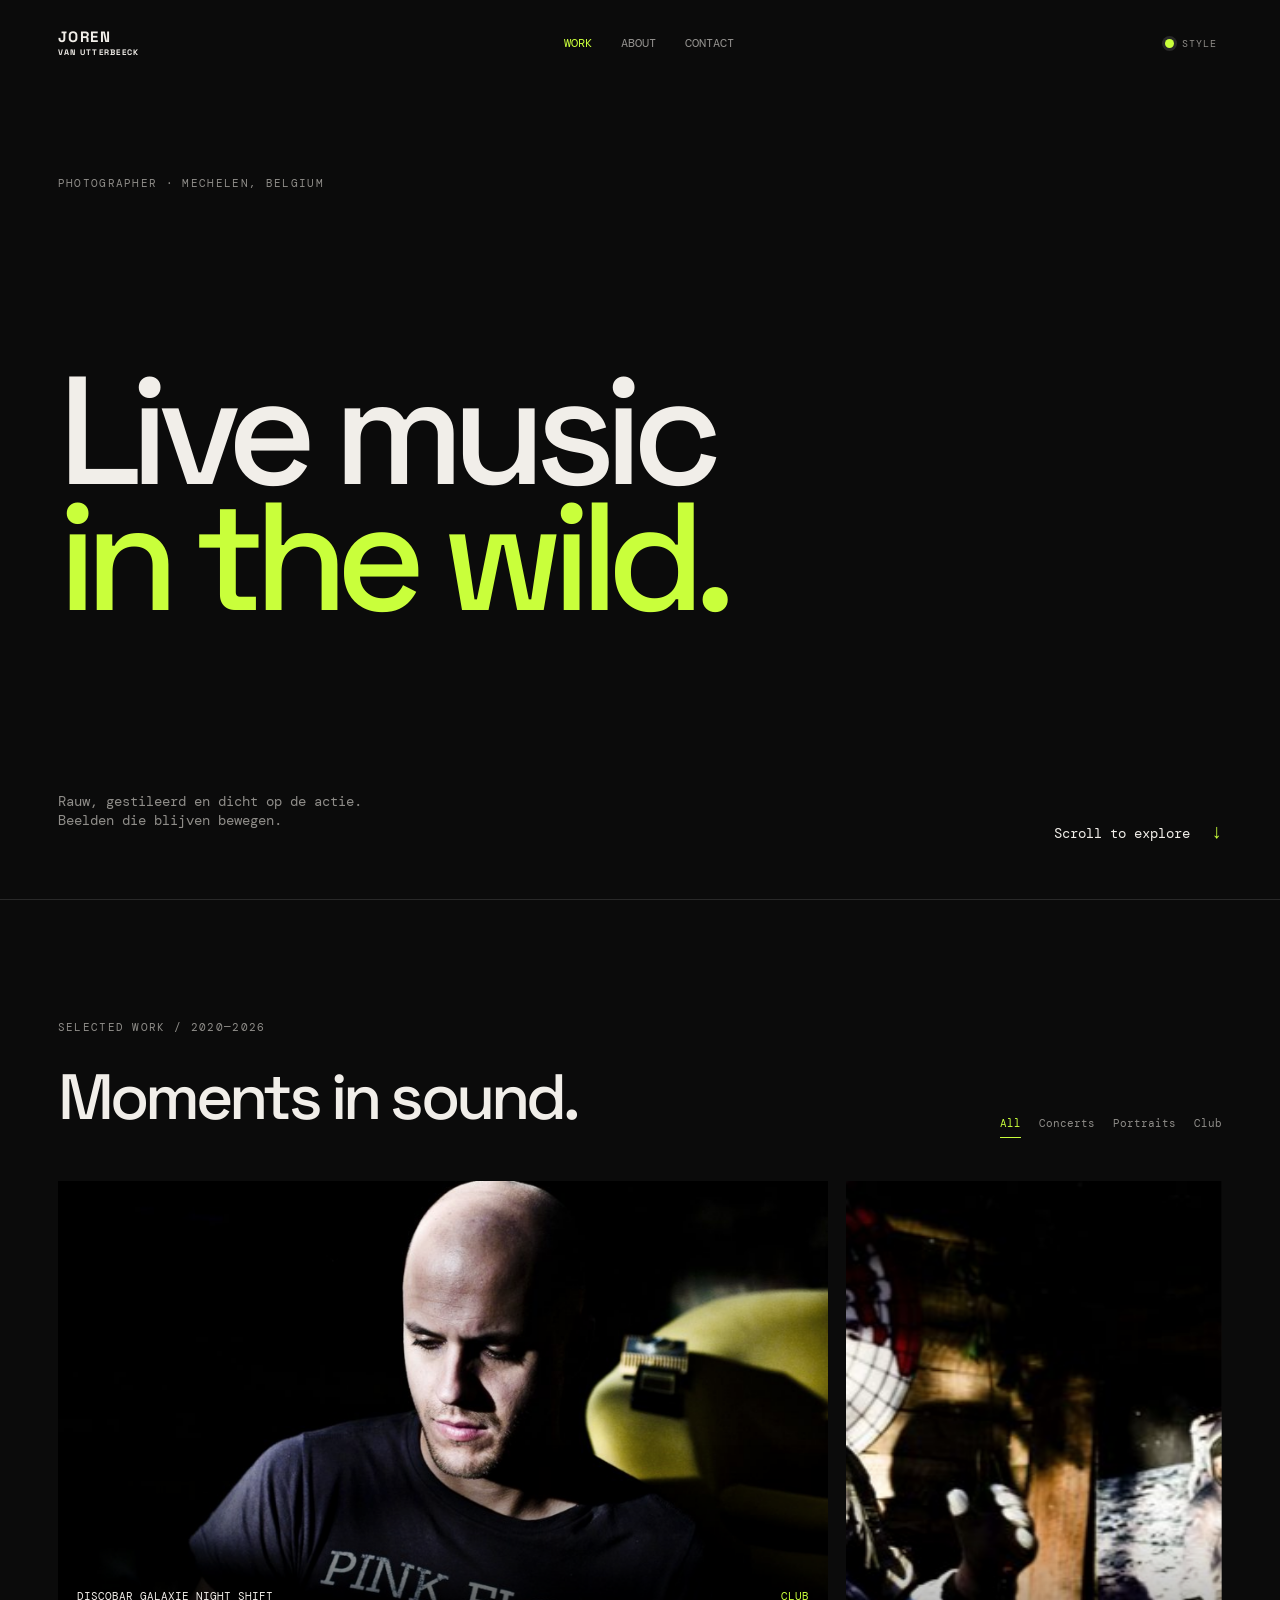
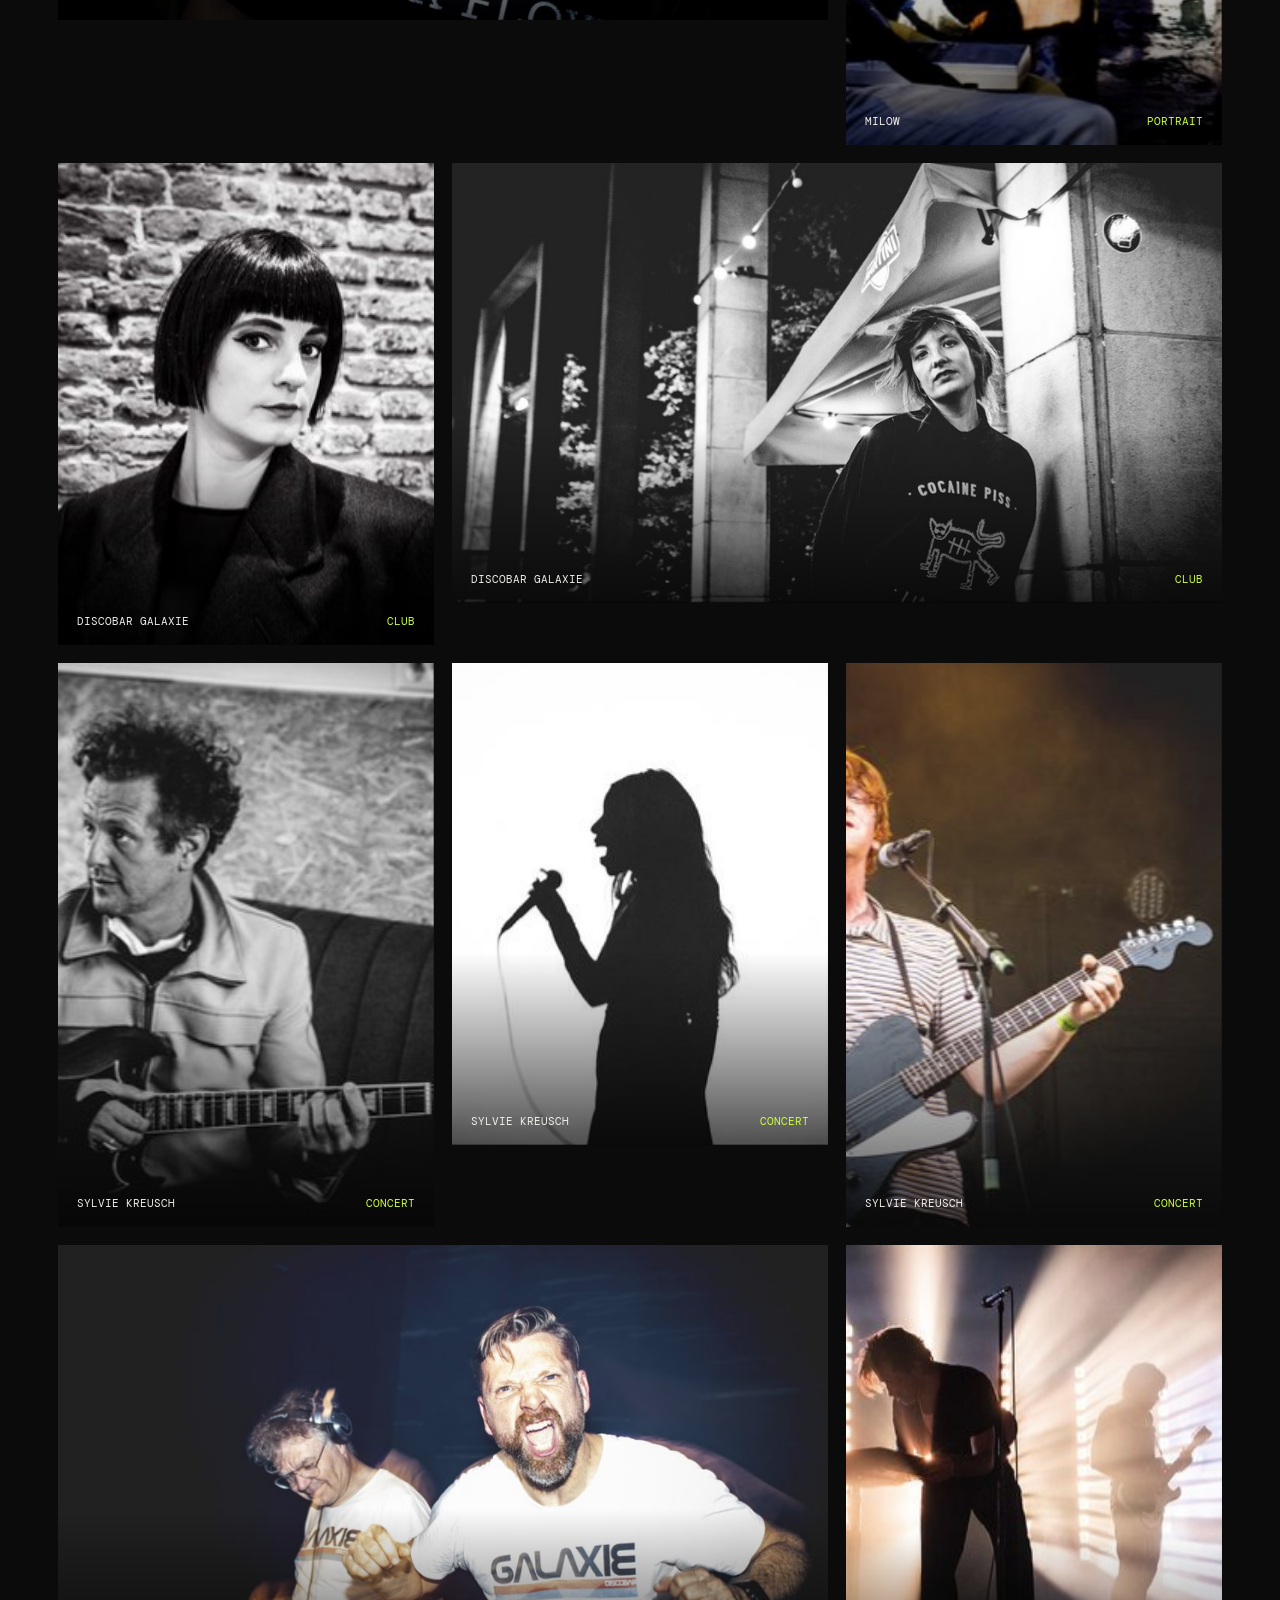
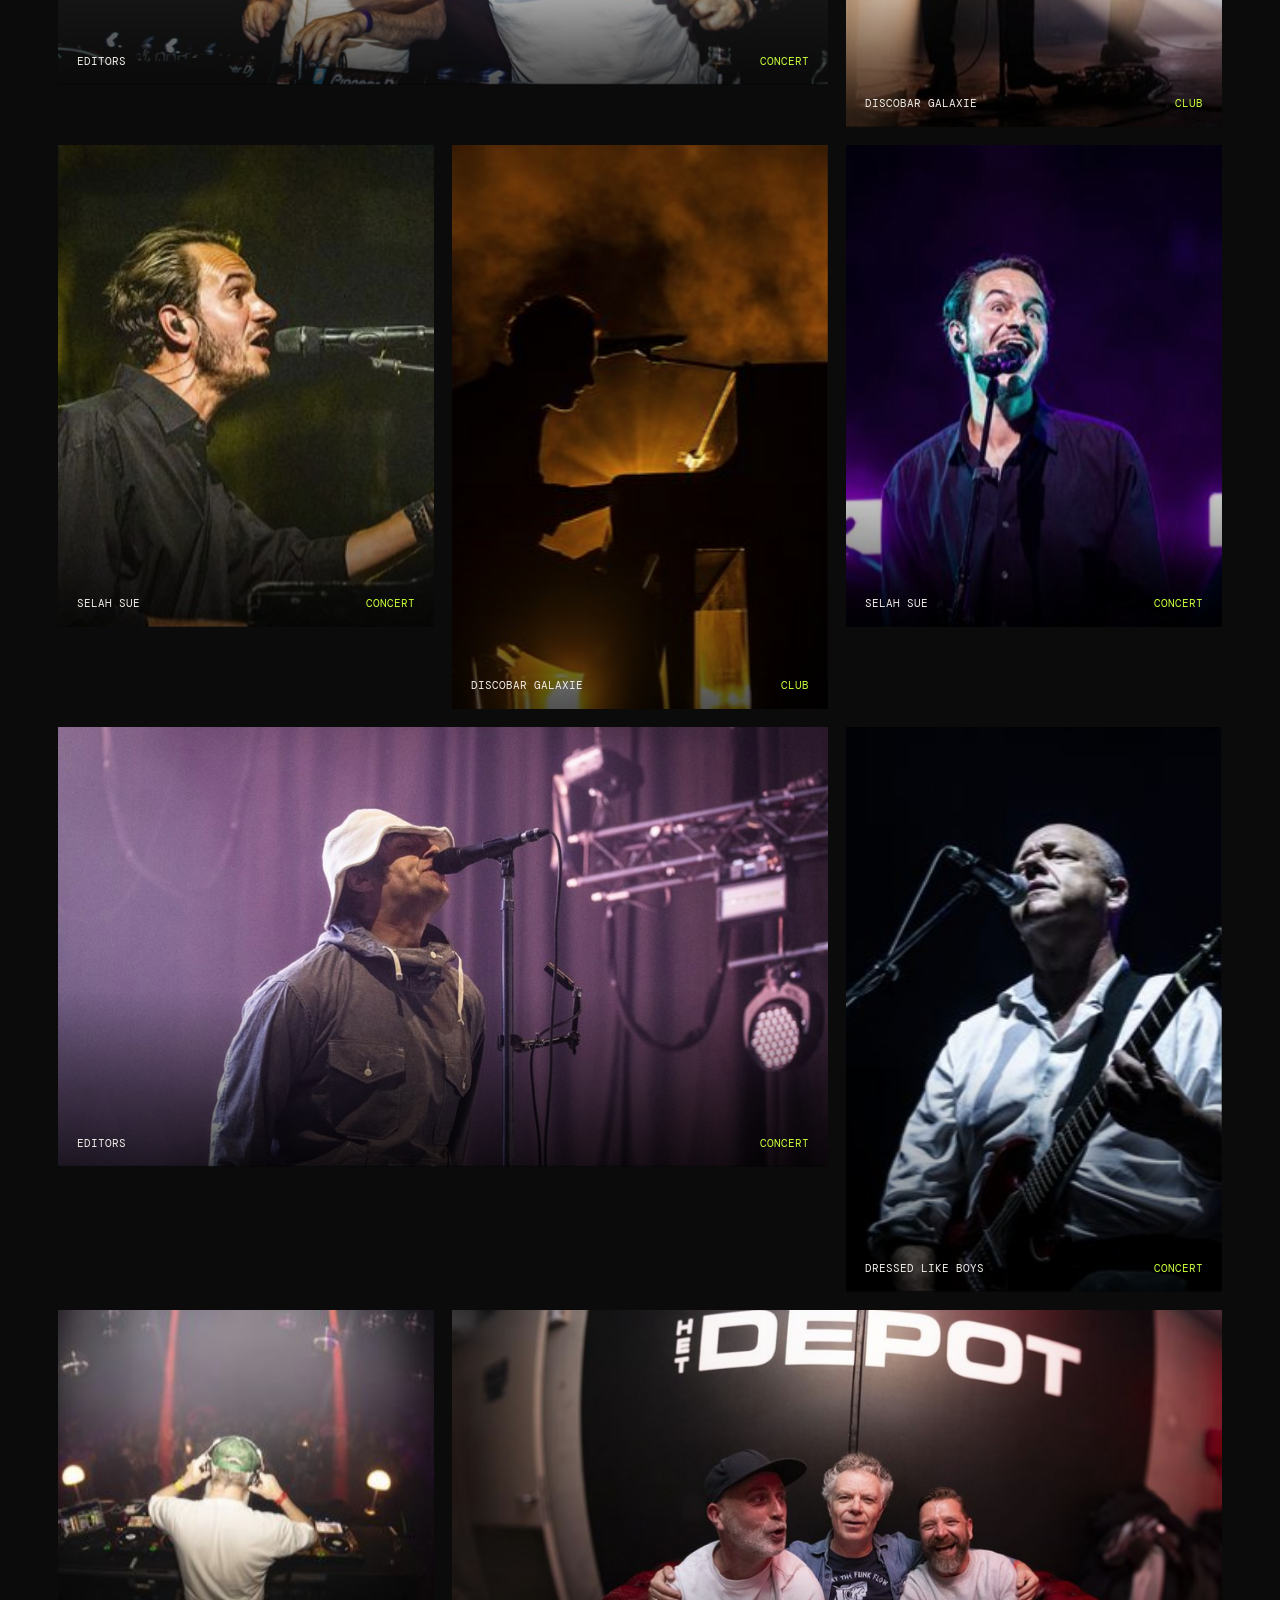
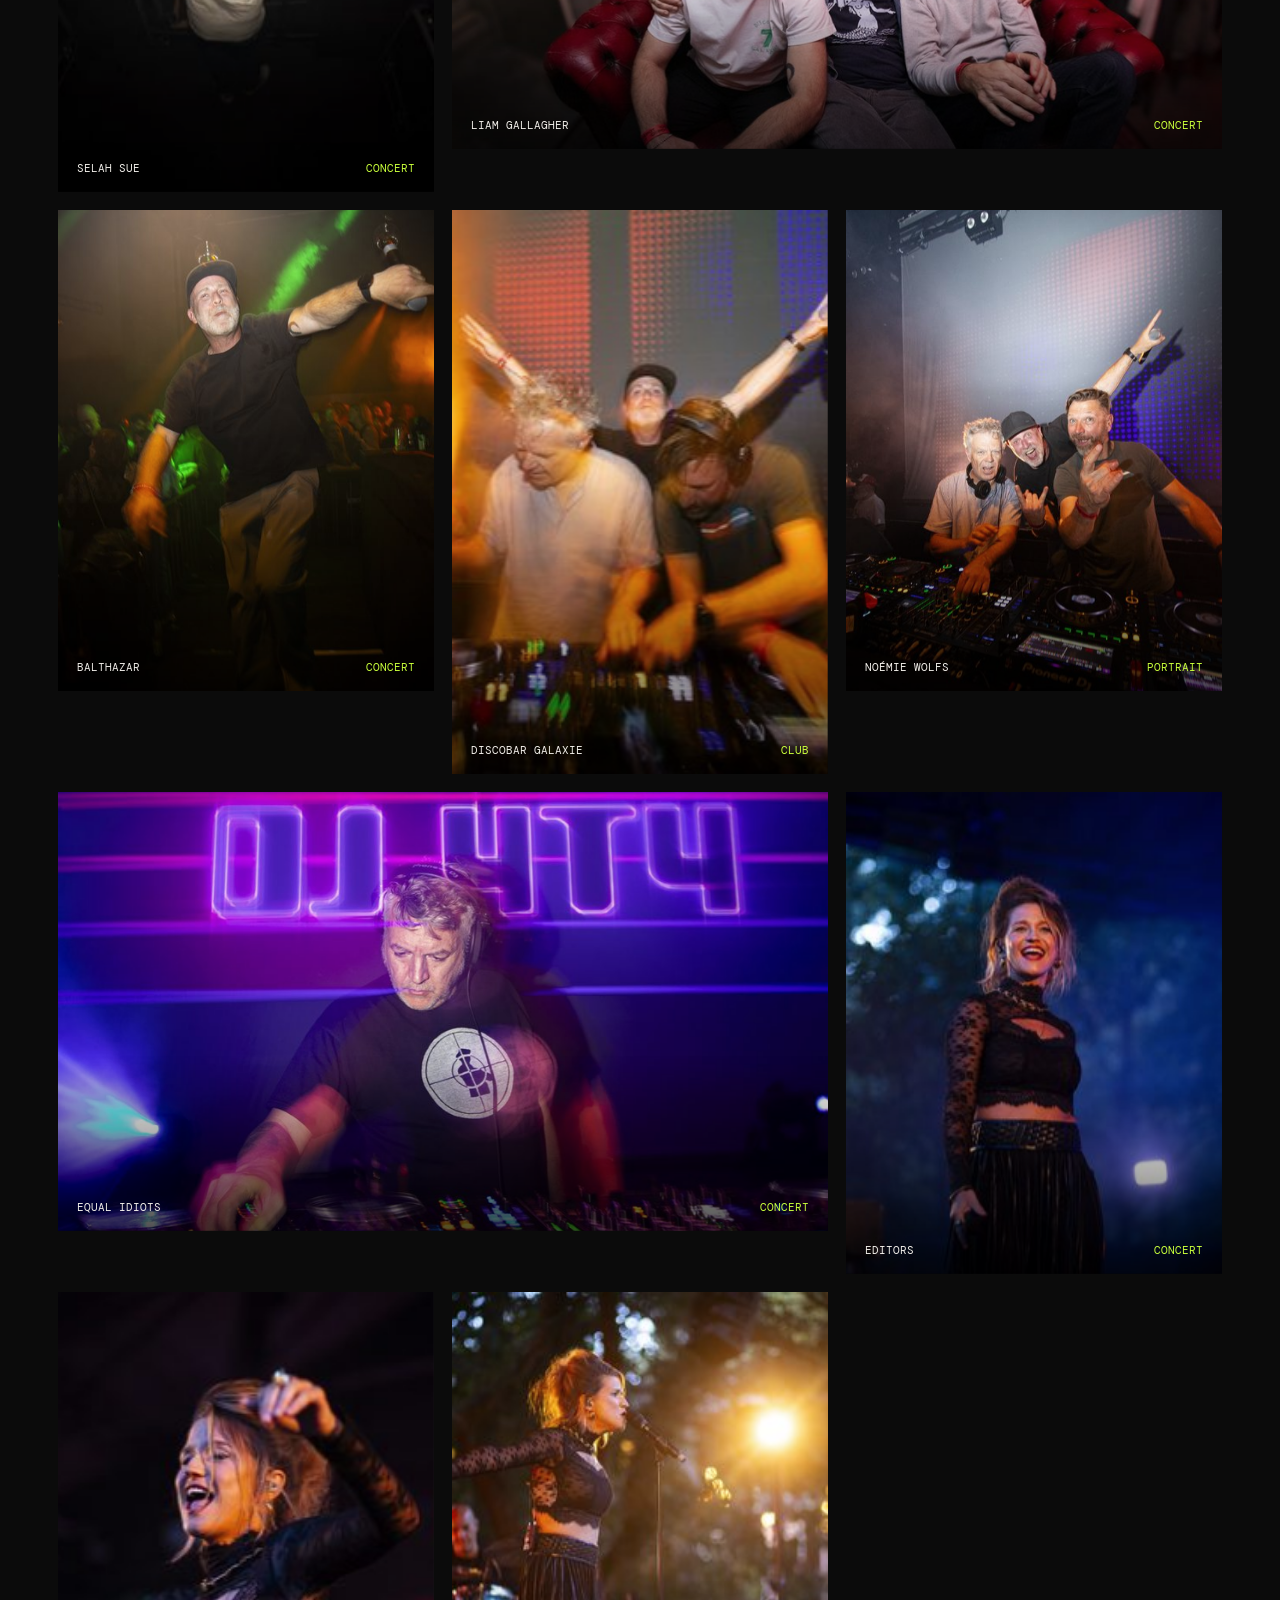
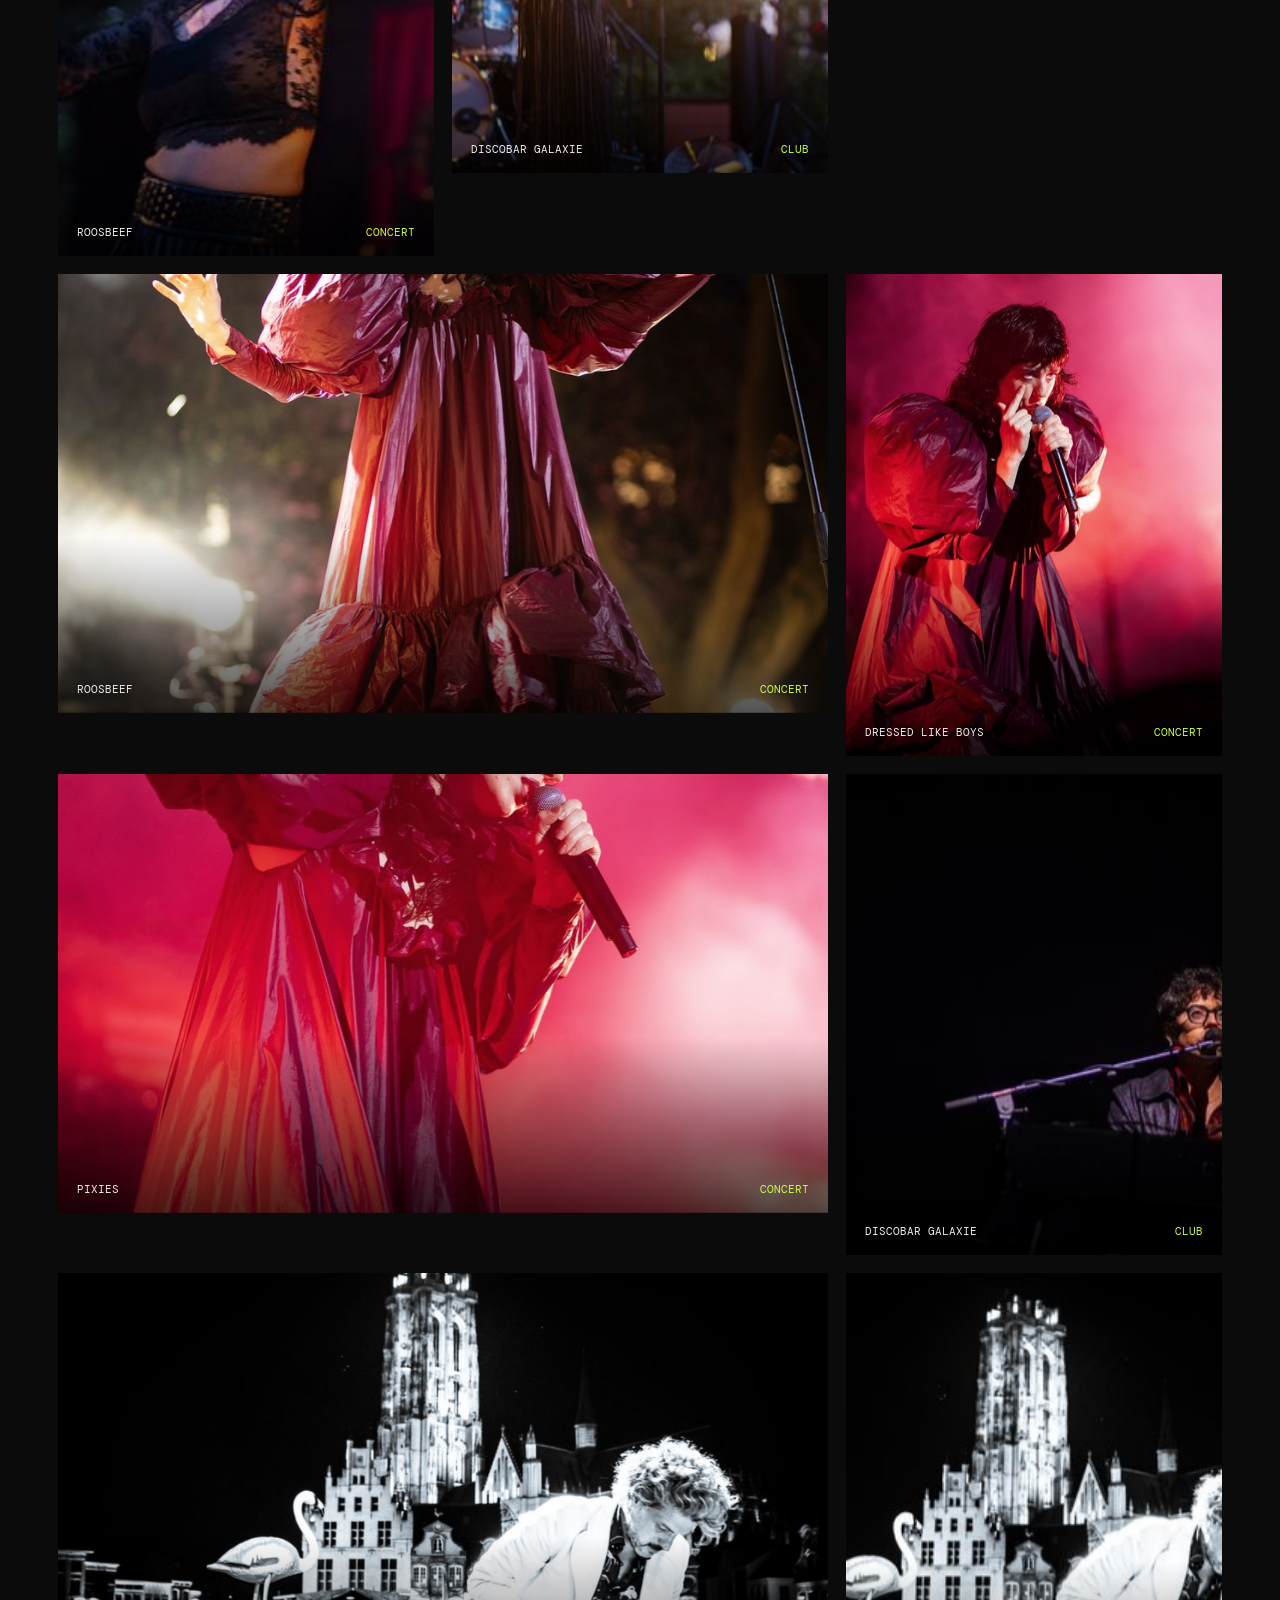
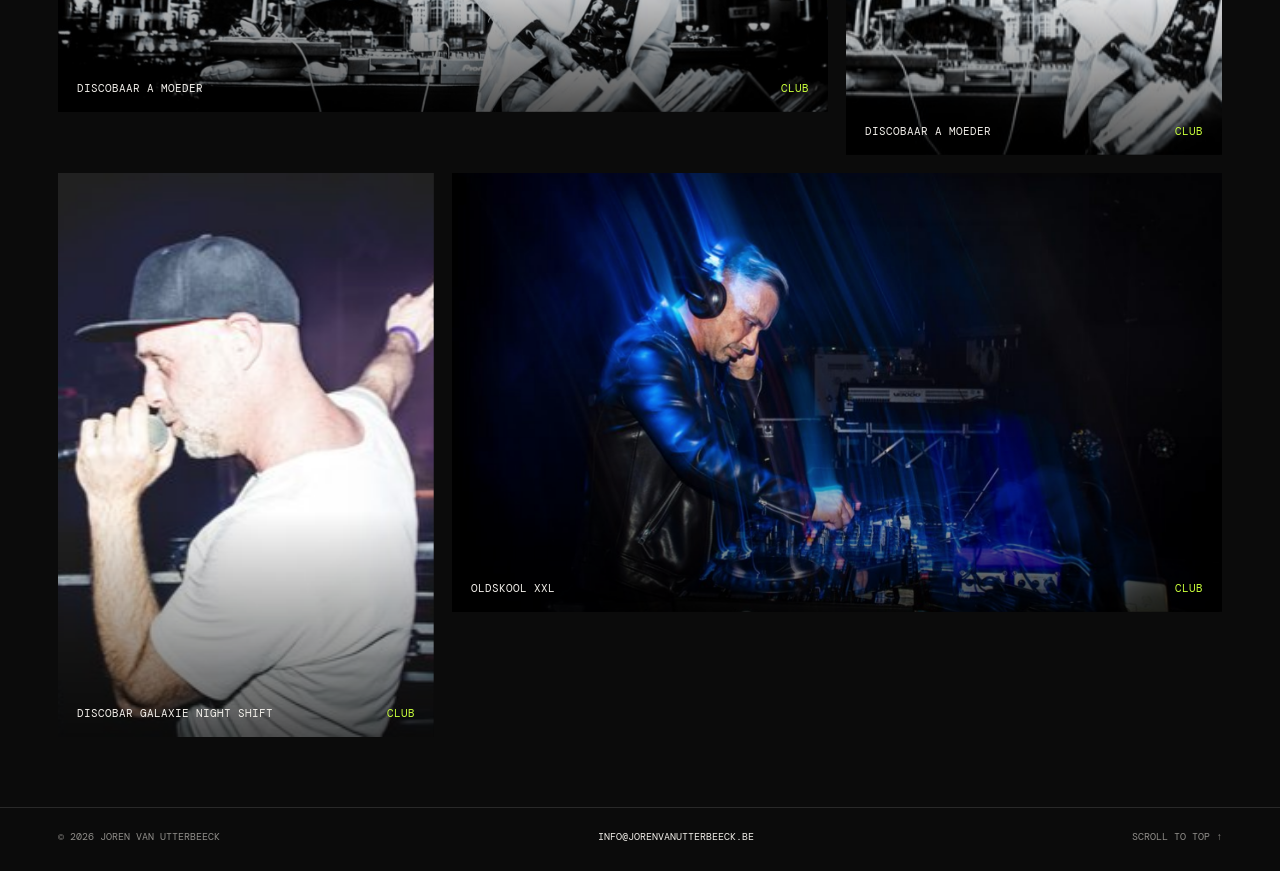
==== index.html @ bd669212 "Add files via upload" ====
<!doctype html><html lang="nl"><head><meta charset="utf-8"><meta name="viewport" content="width=device-width, initial-scale=1"><meta name="description" content="Joren Van Utterbeeck — concerten, artiesten en live muziekfotografie."><title>Joren Van Utterbeeck — Live imagery</title><link rel="stylesheet" href="styles.css"></head><body class="home"><header class="site-header"><a class="brand" href="index.html">JOREN<br><span>VAN UTTERBEECK</span></a><nav><a class="active" href="index.html">Work</a><a href="about.html">About</a><a href="contact.html">Contact</a></nav><div class="header-actions"><button class="theme-trigger" aria-expanded="false" aria-controls="theme-panel"><span class="theme-dot"></span><span class="theme-trigger-label">Style</span></button><button class="menu-toggle" aria-label="Open menu"><i></i><i></i></button></div></header><div class="theme-panel" id="theme-panel" aria-label="Kies een stijl"><p>Curated styles</p><button data-theme-choice="noir"><span class="swatches"><i></i><i></i></span><b>Noir / Lime</b><small>Sharp &amp; energetic</small></button><button data-theme-choice="violet"><span class="swatches"><i></i><i></i></span><b>Electric Violet</b><small>Late-night club</small></button><button data-theme-choice="paper"><span class="swatches"><i></i><i></i></span><b>Warm Print</b><small>Editorial &amp; tactile</small></button><button data-theme-choice="ice"><span class="swatches"><i></i><i></i></span><b>Ice / Cobalt</b><small>Clean &amp; cinematic</small></button><button data-theme-choice="signal"><span class="swatches"><i></i><i></i></span><b>Signal Orange</b><small>Raw &amp; contemporary</small></button><button data-theme-choice="afterimage"><span class="swatches"><i></i><i></i></span><b>Afterimage</b><small>Poetic &amp; cinematic</small></button><button data-theme-choice="acid"><span class="swatches"><i></i><i></i></span><b>Acid Terminal</b><small>Digital &amp; graphic</small></button><button data-theme-choice="soft"><span class="swatches"><i></i><i></i></span><b>Soft Focus</b><small>Warm &amp; human</small></button><button data-theme-choice="ultraviolet"><span class="swatches"><i></i><i></i></span><b>Ultraviolet</b><small>Literary &amp; nocturnal</small></button></div><main><section class="intro"><p class="eyebrow">Photographer · Mechelen, Belgium</p><h1>Live music<br><em>in the wild.</em></h1><div class="intro-bottom"><p>Rauw, gestileerd en dicht op de actie.<br>Beelden die blijven bewegen.</p><a class="scroll-cue" href="#work">Scroll to explore <span>↓</span></a></div></section><section id="work" class="work-section"><div class="section-head"><div><p class="eyebrow">Selected work / 2020—2026</p><h2>Moments in sound.</h2></div><div class="filters" role="group" aria-label="Filter werk"><button class="filter active" data-filter="all">All</button><button class="filter" data-filter="concert">Concerts</button><button class="filter" data-filter="portrait">Portraits</button><button class="filter" data-filter="club">Club</button></div></div><div class="gallery" id="gallery"></div></section></main><footer class="site-footer"><span>© 2026 Joren Van Utterbeeck</span><a href="mailto:info@jorenvanutterbeeck.be">info@jorenvanutterbeeck.be</a><span>Scroll to top ↑</span></footer><div class="lightbox" aria-hidden="true"><button class="close" aria-label="Sluiten">×</button><button class="prev" aria-label="Vorige">←</button><figure><img src="" alt=""><figcaption></figcaption></figure><button class="next" aria-label="Volgende">→</button></div><div class="cursor-label hidden">OPEN ↗</div><script src="script.js"></script></body></html>
---- styles.css ----
@import url('https://fonts.googleapis.com/css2?family=Azeret+Mono:wght@400;500&family=Bricolage+Grotesque:opsz,wght@12..96,400;12..96,600;12..96,700&family=Chivo+Mono:wght@400;600&family=DM+Mono:wght@400;500&family=DM+Serif+Display:ital@0;1&family=Fraunces:opsz,wght@9..144,400;9..144,600&family=IBM+Plex+Mono:wght@400;500&family=Instrument+Serif:ital@0;1&family=Manrope:wght@400;500;700&family=Newsreader:opsz,wght@6..72,400;6..72,600&family=Onest:wght@400;500;700&family=Space+Grotesk:wght@400;500;600;700&family=Unbounded:wght@400;600;700&display=swap');
:root{--bg:#0b0b0b;--ink:#f1eee9;--muted:#8f8d89;--line:#292929;--accent:#c9ff3b}*{box-sizing:border-box}html{scroll-behavior:smooth}body{margin:0;background:var(--bg);color:var(--ink);font-family:'Space Grotesk',Arial,sans-serif}a{color:inherit;text-decoration:none}button{font:inherit;color:inherit;background:none;border:0;cursor:pointer}.site-header{height:86px;padding:23px 4.5vw;display:flex;align-items:center;justify-content:space-between;position:relative;z-index:4}.brand{font-size:15px;line-height:.9;font-weight:700;letter-spacing:.1em}.brand span{font-size:8px;letter-spacing:.16em}.site-header nav{display:flex;gap:29px;font:12px 'DM Mono',monospace;text-transform:uppercase}.site-header nav a{opacity:.6;transition:.25s}.site-header nav a:hover,.site-header nav a.active{opacity:1;color:var(--accent)}.menu-toggle{display:none}.intro{min-height:calc(100vh - 86px);padding:10vh 4.5vw 6vh;display:flex;flex-direction:column;justify-content:space-between;border-bottom:1px solid var(--line)}.eyebrow{font:11px 'DM Mono',monospace;text-transform:uppercase;letter-spacing:.12em;color:var(--muted);margin:0 0 22px}.intro h1,.page-title h1{font-size:clamp(68px,12vw,185px);line-height:.82;letter-spacing:-.075em;font-weight:500;margin:0;max-width:1000px}.intro h1 em,.page-title h1 em{font-style:normal;color:var(--accent)}.intro-bottom{display:flex;justify-content:space-between;align-items:end;font:14px/1.4 'DM Mono',monospace;color:var(--muted)}.scroll-cue{color:var(--ink)}.scroll-cue span{color:var(--accent);font-size:20px;margin-left:12px}.work-section{padding:120px 4.5vw 70px}.section-head{display:flex;align-items:end;justify-content:space-between;margin-bottom:43px}.section-head h2{font-size:clamp(36px,5vw,72px);letter-spacing:-.06em;font-weight:500;margin:0}.filters{display:flex;gap:18px;font:11px 'DM Mono',monospace;text-transform:uppercase}.filter{color:var(--muted);padding:0 0 7px;border-bottom:1px solid transparent}.filter.active,.filter:hover{color:var(--accent);border-color:var(--accent)}.gallery{display:grid;grid-template-columns:repeat(12,1fr);gap:18px}.card{position:relative;overflow:hidden;background:#161616;grid-column:span 4;aspect-ratio:1/1.28;cursor:pointer}.card.wide{grid-column:span 8;aspect-ratio:2/1.14}.card.tall{aspect-ratio:1/1.5}.card img{width:100%;height:100%;object-fit:cover;display:block;filter:saturate(.9);transition:transform .7s cubic-bezier(.2,.7,.2,1),filter .5s}.card:hover img{transform:scale(1.045);filter:saturate(1.2)}.card::after{content:'';position:absolute;inset:0;background:linear-gradient(transparent 60%,rgba(0,0,0,.85));opacity:.8}.card-meta{position:absolute;z-index:1;left:19px;right:19px;bottom:17px;display:flex;justify-content:space-between;font:11px 'DM Mono',monospace;text-transform:uppercase}.card-meta span:last-child{color:var(--accent)}.site-footer{border-top:1px solid var(--line);padding:22px 4.5vw 28px;display:flex;justify-content:space-between;color:var(--muted);font:10px 'DM Mono',monospace;text-transform:uppercase}.site-footer a{color:var(--ink)}.page{padding:8vh 4.5vw 120px}.page-title{margin-bottom:110px}.about-grid,.contact-grid{display:grid;grid-template-columns:1fr 1fr;gap:8vw;max-width:1200px;margin:0 auto}.about-image img{width:100%;display:block;aspect-ratio:1/1.2;object-fit:cover}.about-copy{padding-top:20px;max-width:470px}.lead{font-size:28px;line-height:1.1;letter-spacing:-.03em;margin:0 0 32px}.about-copy p:not(.lead),.contact-info>p:not(.lead){font-size:15px;line-height:1.7;color:#b4b1ac;margin:0 0 21px}.text-link{display:inline-block;color:var(--accent);font:12px 'DM Mono',monospace;text-transform:uppercase;margin-top:25px;border-bottom:1px solid var(--accent);padding-bottom:8px}.text-link span,.submit span{margin-left:25px}.contact-grid{align-items:start}.contact-info dl{border-top:1px solid var(--line);margin-top:58px}.contact-info dt{font:10px 'DM Mono',monospace;text-transform:uppercase;color:var(--muted);margin-top:20px}.contact-info dd{margin:6px 0 0;font-size:16px}.contact-info dd a:hover{color:var(--accent)}.contact-form{display:flex;flex-direction:column;gap:28px}.contact-form label{font:10px 'DM Mono',monospace;text-transform:uppercase;color:var(--muted)}input,textarea{display:block;width:100%;margin-top:10px;padding:13px 0;background:none;border:0;border-bottom:1px solid #464646;color:var(--ink);font:16px 'Space Grotesk',sans-serif;outline:none;resize:vertical}input:focus,textarea:focus{border-color:var(--accent)}.submit{align-self:start;border-bottom:1px solid var(--accent);padding:10px 0;color:var(--accent);font:12px 'DM Mono',monospace;text-transform:uppercase}.form-note,.form-status{font:10px 'DM Mono',monospace;color:var(--muted);margin:0}.form-status{color:var(--accent)}.lightbox{position:fixed;z-index:10;inset:0;background:rgba(5,5,5,.96);display:none;align-items:center;justify-content:center;padding:6vw}.lightbox.open{display:flex}.lightbox figure{margin:0;max-width:80vw;max-height:90vh;text-align:center}.lightbox img{max-width:100%;max-height:80vh;object-fit:contain}.lightbox figcaption{font:11px 'DM Mono',monospace;text-transform:uppercase;color:var(--muted);margin-top:12px}.close,.prev,.next{position:absolute;font-size:28px}.close{right:4vw;top:3vw}.prev{left:4vw}.next{right:4vw}.close:hover,.prev:hover,.next:hover{color:var(--accent)}
@media(max-width:700px){.site-header{height:74px;padding:20px 6vw}.site-header nav{position:absolute;top:74px;left:0;right:0;padding:22px 6vw;background:#111;display:none;flex-direction:column;gap:18px;border-top:1px solid var(--line)}.site-header.nav-open nav{display:flex}.menu-toggle{display:block;width:26px}.menu-toggle i{display:block;border-top:1px solid var(--ink);margin:6px 0}.intro{min-height:calc(100vh - 74px);padding:10vh 6vw 7vh}.intro h1,.page-title h1{font-size:18vw}.intro-bottom{font-size:11px}.scroll-cue{display:none}.work-section{padding:80px 6vw 45px}.section-head{display:block;margin-bottom:28px}.section-head h2{font-size:48px;margin-bottom:25px}.filters{gap:12px;flex-wrap:wrap}.gallery{gap:9px}.card,.card.wide{grid-column:span 6;aspect-ratio:1/1.38}.card:nth-child(3n){grid-column:span 12;aspect-ratio:1.45/1}.card-meta{font-size:9px;left:10px;right:10px;bottom:10px}.site-footer{padding:18px 6vw;gap:12px;line-height:1.4;flex-wrap:wrap}.site-footer span:last-child{display:none}.page{padding:7vh 6vw 80px}.page-title{margin-bottom:65px}.about-grid,.contact-grid{display:block}.about-image{margin-bottom:50px}.about-copy{padding:0}.lead{font-size:25px}.contact-info{margin-bottom:65px}.contact-info dl{margin-top:40px}.lightbox{padding:15vw 5vw}.lightbox figure{max-width:90vw}.prev{left:5vw}.next{right:5vw}}
/* ViV-inspired motion layer */
.card{opacity:0;transform:translateY(28px);transition:opacity .8s ease,transform .8s cubic-bezier(.2,.7,.2,1)}.card.is-visible{opacity:1;transform:translateY(0)}.card::before{content:'VIEW';position:absolute;z-index:2;top:18px;right:18px;width:46px;height:46px;border:1px solid rgba(201,255,59,.65);border-radius:50%;display:grid;place-items:center;font:9px 'DM Mono',monospace;color:var(--accent);opacity:0;transform:scale(.7);transition:.35s}.card:hover::before{opacity:1;transform:scale(1)}.card img{will-change:transform}.card-meta{transition:transform .4s ease}.card:hover .card-meta{transform:translateY(-4px)}.page-title{animation:rise .9s both cubic-bezier(.2,.7,.2,1)}.intro h1{animation:rise 1s .15s both cubic-bezier(.2,.7,.2,1)}@keyframes rise{from{opacity:0;transform:translateY(26px)}to{opacity:1;transform:none}}.cursor-label{position:fixed;z-index:20;pointer-events:none;display:none;background:var(--accent);color:#0b0b0b;border-radius:50%;width:72px;height:72px;place-items:center;font:9px 'DM Mono',monospace;transform:translate(-50%,-50%)}
@media (pointer:fine){.cursor-label{display:grid}.cursor-label.hidden{display:none}}
:root{--display:'Space Grotesk',Arial,sans-serif;--body:'Space Grotesk',Arial,sans-serif;--mono:'DM Mono',monospace}
body{font-family:var(--body)}h1,h2,.brand,.lead{font-family:var(--display)}
.header-actions{display:flex;align-items:center;gap:22px}.theme-trigger{display:flex;align-items:center;gap:8px;font:10px var(--mono);text-transform:uppercase;color:var(--muted);letter-spacing:.08em}.theme-trigger:hover{color:var(--accent)}.theme-dot{width:9px;height:9px;border-radius:50%;background:var(--accent);box-shadow:0 0 0 3px rgba(255,255,255,.12)}
.theme-panel{position:fixed;z-index:8;top:76px;right:4.5vw;width:250px;padding:18px;background:#141414;border:1px solid var(--line);box-shadow:0 18px 50px #0008;display:none}.theme-panel.open{display:block;animation:theme-in .25s ease both}.theme-panel>p{font:9px var(--mono);text-transform:uppercase;color:var(--muted);margin:0 0 12px}.theme-panel button{width:100%;display:grid;grid-template-columns:28px 1fr;grid-template-rows:auto auto;text-align:left;column-gap:10px;padding:11px 5px;border-top:1px solid var(--line)}.theme-panel button:hover{background:#202020}.theme-panel b{font:12px var(--display);font-weight:500}.theme-panel small{font:9px var(--mono);color:var(--muted);margin-top:3px}.swatches{grid-row:1/3;display:flex;gap:3px;align-items:center}.swatches i{display:block;width:10px;height:23px;background:var(--swatch-a)}.swatches i+ i{background:var(--swatch-b)}.theme-panel button[data-theme-choice=noir]{--swatch-a:#c9ff3b;--swatch-b:#0b0b0b}.theme-panel button[data-theme-choice=violet]{--swatch-a:#a678ff;--swatch-b:#120b23}.theme-panel button[data-theme-choice=paper]{--swatch-a:#d6764a;--swatch-b:#211b17}.theme-panel button[data-theme-choice=ice]{--swatch-a:#8ee9ff;--swatch-b:#07111c}@keyframes theme-in{from{opacity:0;transform:translateY(-8px)}to{opacity:1;transform:none}}
body[data-theme=violet]{--bg:#0d0816;--ink:#f4f0ff;--muted:#9b91ae;--line:#302341;--accent:#a678ff;--display:'Syne',Arial,sans-serif;--body:'Manrope',Arial,sans-serif}body[data-theme=paper]{--bg:#211b17;--ink:#f6ead9;--muted:#b39d87;--line:#493a2f;--accent:#e68758;--display:'DM Serif Display',Georgia,serif;--body:'Manrope',Arial,sans-serif}body[data-theme=ice]{--bg:#07111c;--ink:#edfaff;--muted:#88a1ae;--line:#233c4a;--accent:#8ee9ff;--display:'Syne',Arial,sans-serif;--body:'Manrope',Arial,sans-serif}body[data-theme=paper] .intro h1,body[data-theme=paper] .page-title h1{letter-spacing:-.045em;font-weight:400}body[data-theme=paper] .brand{font-family:var(--body)}body[data-theme=violet] .card:hover img{filter:saturate(1.35) hue-rotate(8deg)}
@media(max-width:700px){.theme-trigger-label{display:none}.header-actions{gap:16px}.theme-panel{right:6vw;top:65px;width:230px}}

/* Five additional, more distinctive type-led directions */
body[data-theme=signal]{--bg:#17100d;--ink:#fff5eb;--muted:#bb9885;--line:#4a2b20;--accent:#ff6b35;--display:'Bricolage Grotesque',Arial,sans-serif;--body:'Onest',Arial,sans-serif}
body[data-theme=afterimage]{--bg:#101316;--ink:#e8edf0;--muted:#89969e;--line:#2a343b;--accent:#f0c36b;--display:'Instrument Serif',Georgia,serif;--body:'Onest',Arial,sans-serif}body[data-theme=afterimage] .intro h1,body[data-theme=afterimage] .page-title h1{font-weight:400;letter-spacing:-.035em}
body[data-theme=acid]{--bg:#10120e;--ink:#eaffdc;--muted:#91a083;--line:#293522;--accent:#d7ff36;--display:'Unbounded',Arial,sans-serif;--body:'IBM Plex Mono',monospace}body[data-theme=acid] .intro h1,body[data-theme=acid] .page-title h1{font-size:clamp(48px,9vw,135px);letter-spacing:-.08em}
body[data-theme=soft]{--bg:#241e1c;--ink:#f7eadc;--muted:#bda99d;--line:#493b36;--accent:#eeb3a0;--display:'Fraunces',Georgia,serif;--body:'Onest',Arial,sans-serif}body[data-theme=soft] .intro h1,body[data-theme=soft] .page-title h1{font-weight:400;letter-spacing:-.055em}
body[data-theme=ultraviolet]{--bg:#100c18;--ink:#eee9f8;--muted:#9d91af;--line:#332847;--accent:#d7a6ff;--display:'Newsreader',Georgia,serif;--body:'Azeret Mono',monospace}body[data-theme=ultraviolet] .intro h1,body[data-theme=ultraviolet] .page-title h1{font-weight:400;letter-spacing:-.055em}
.theme-panel button[data-theme-choice=signal]{--swatch-a:#ff6b35;--swatch-b:#17100d}.theme-panel button[data-theme-choice=afterimage]{--swatch-a:#f0c36b;--swatch-b:#101316}.theme-panel button[data-theme-choice=acid]{--swatch-a:#d7ff36;--swatch-b:#10120e}.theme-panel button[data-theme-choice=soft]{--swatch-a:#eeb3a0;--swatch-b:#241e1c}.theme-panel button[data-theme-choice=ultraviolet]{--swatch-a:#d7a6ff;--swatch-b:#100c18}
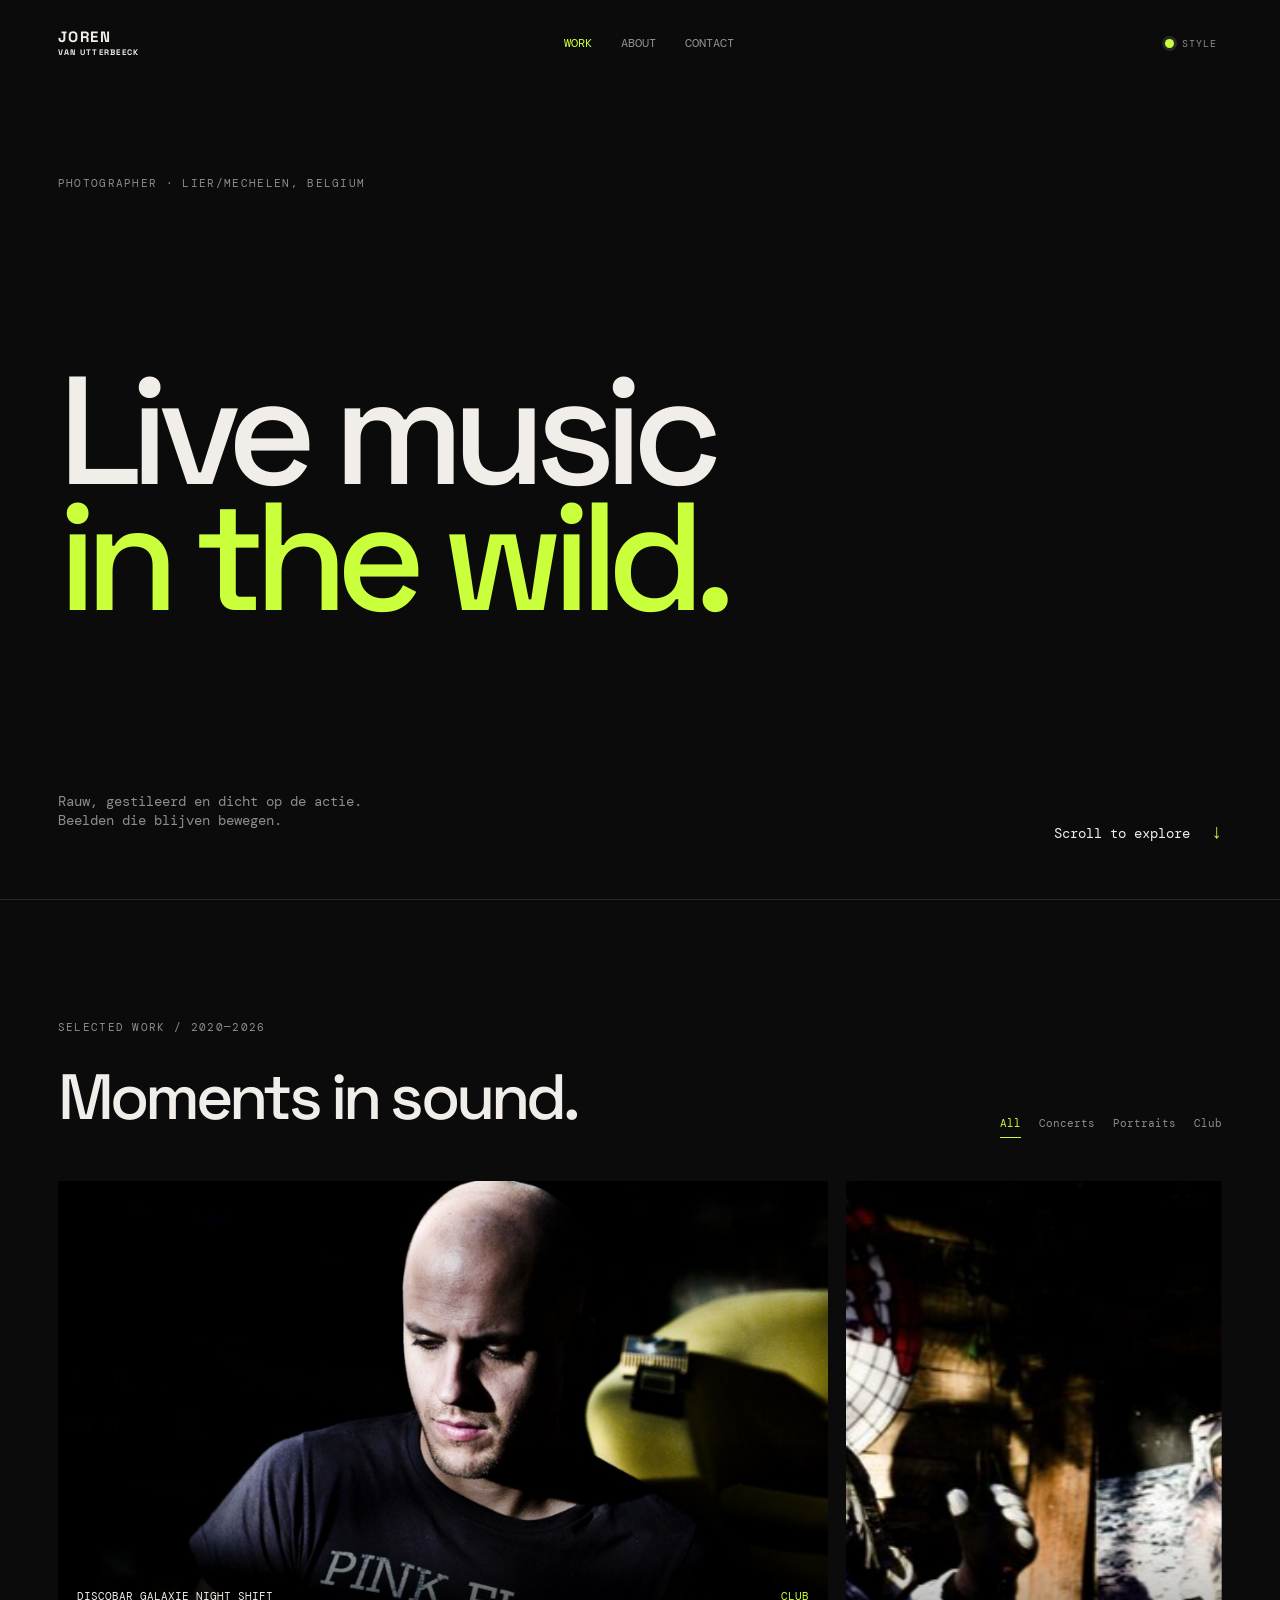
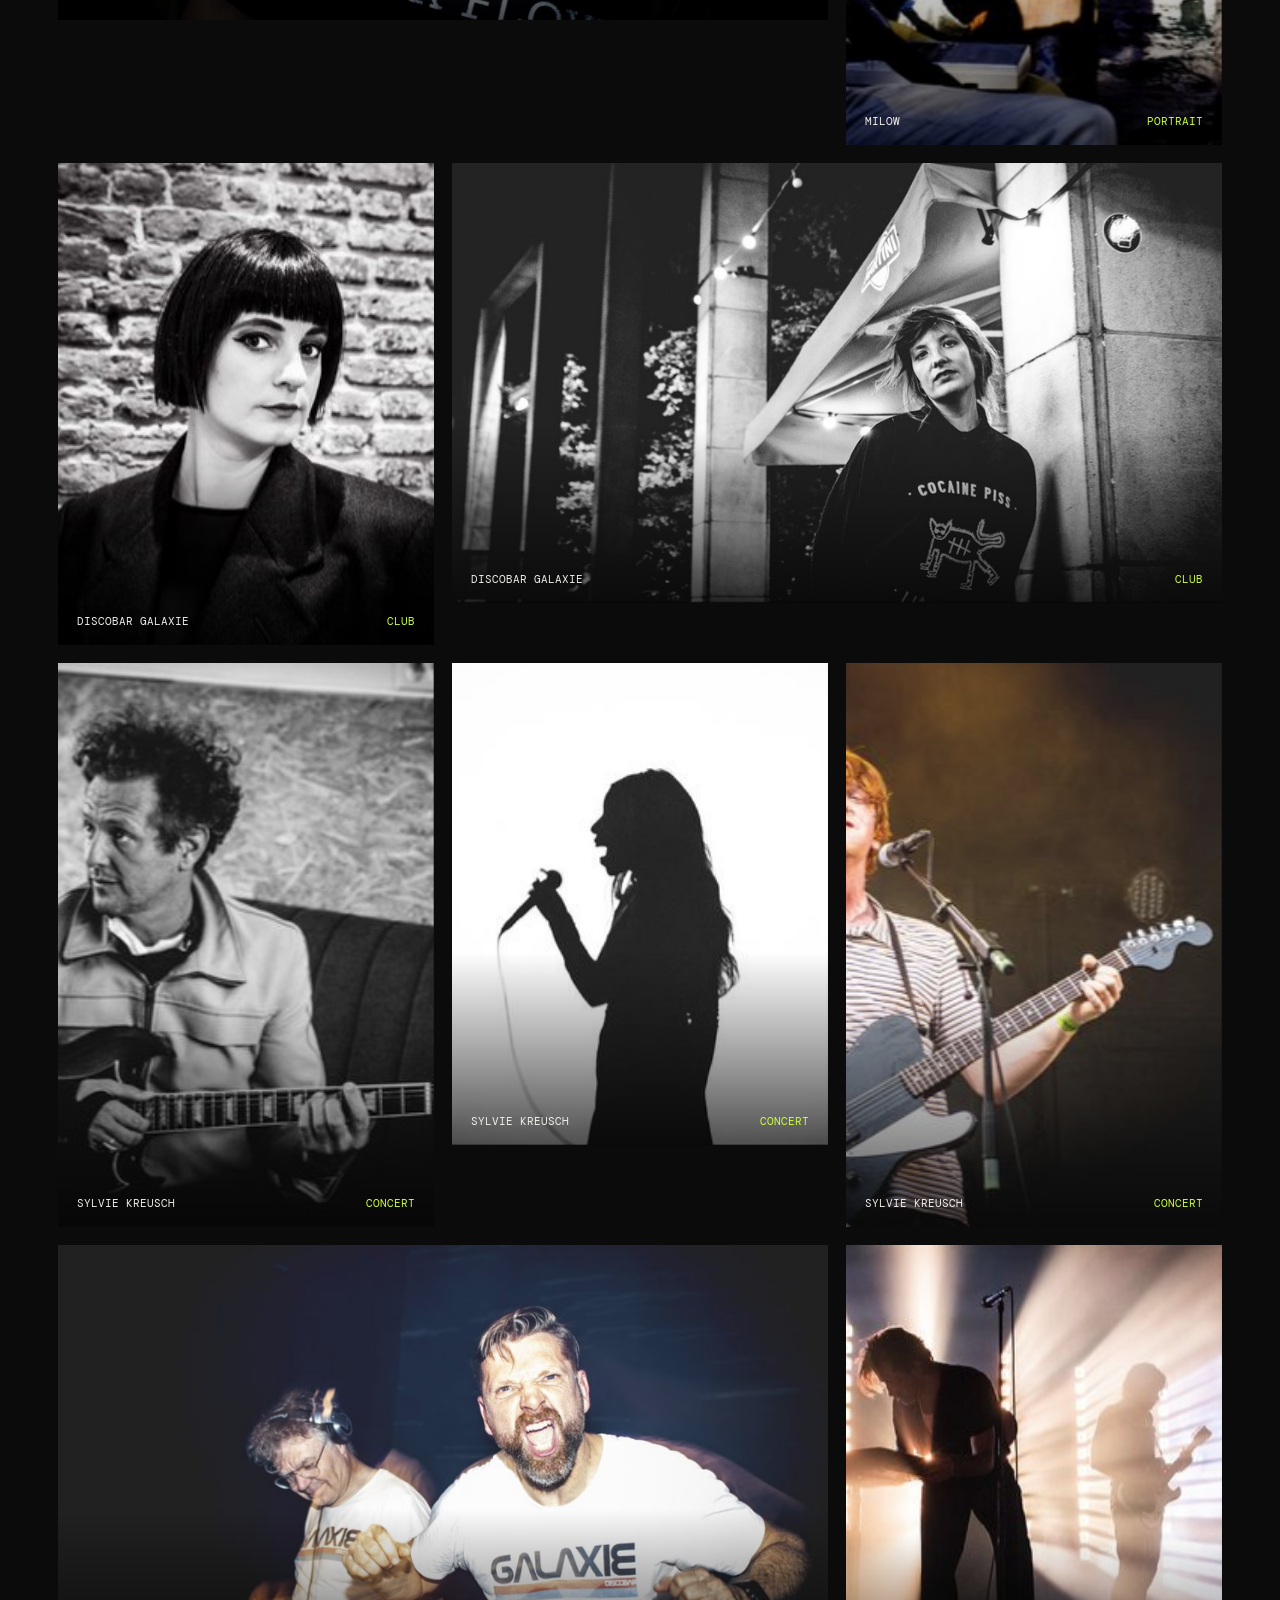
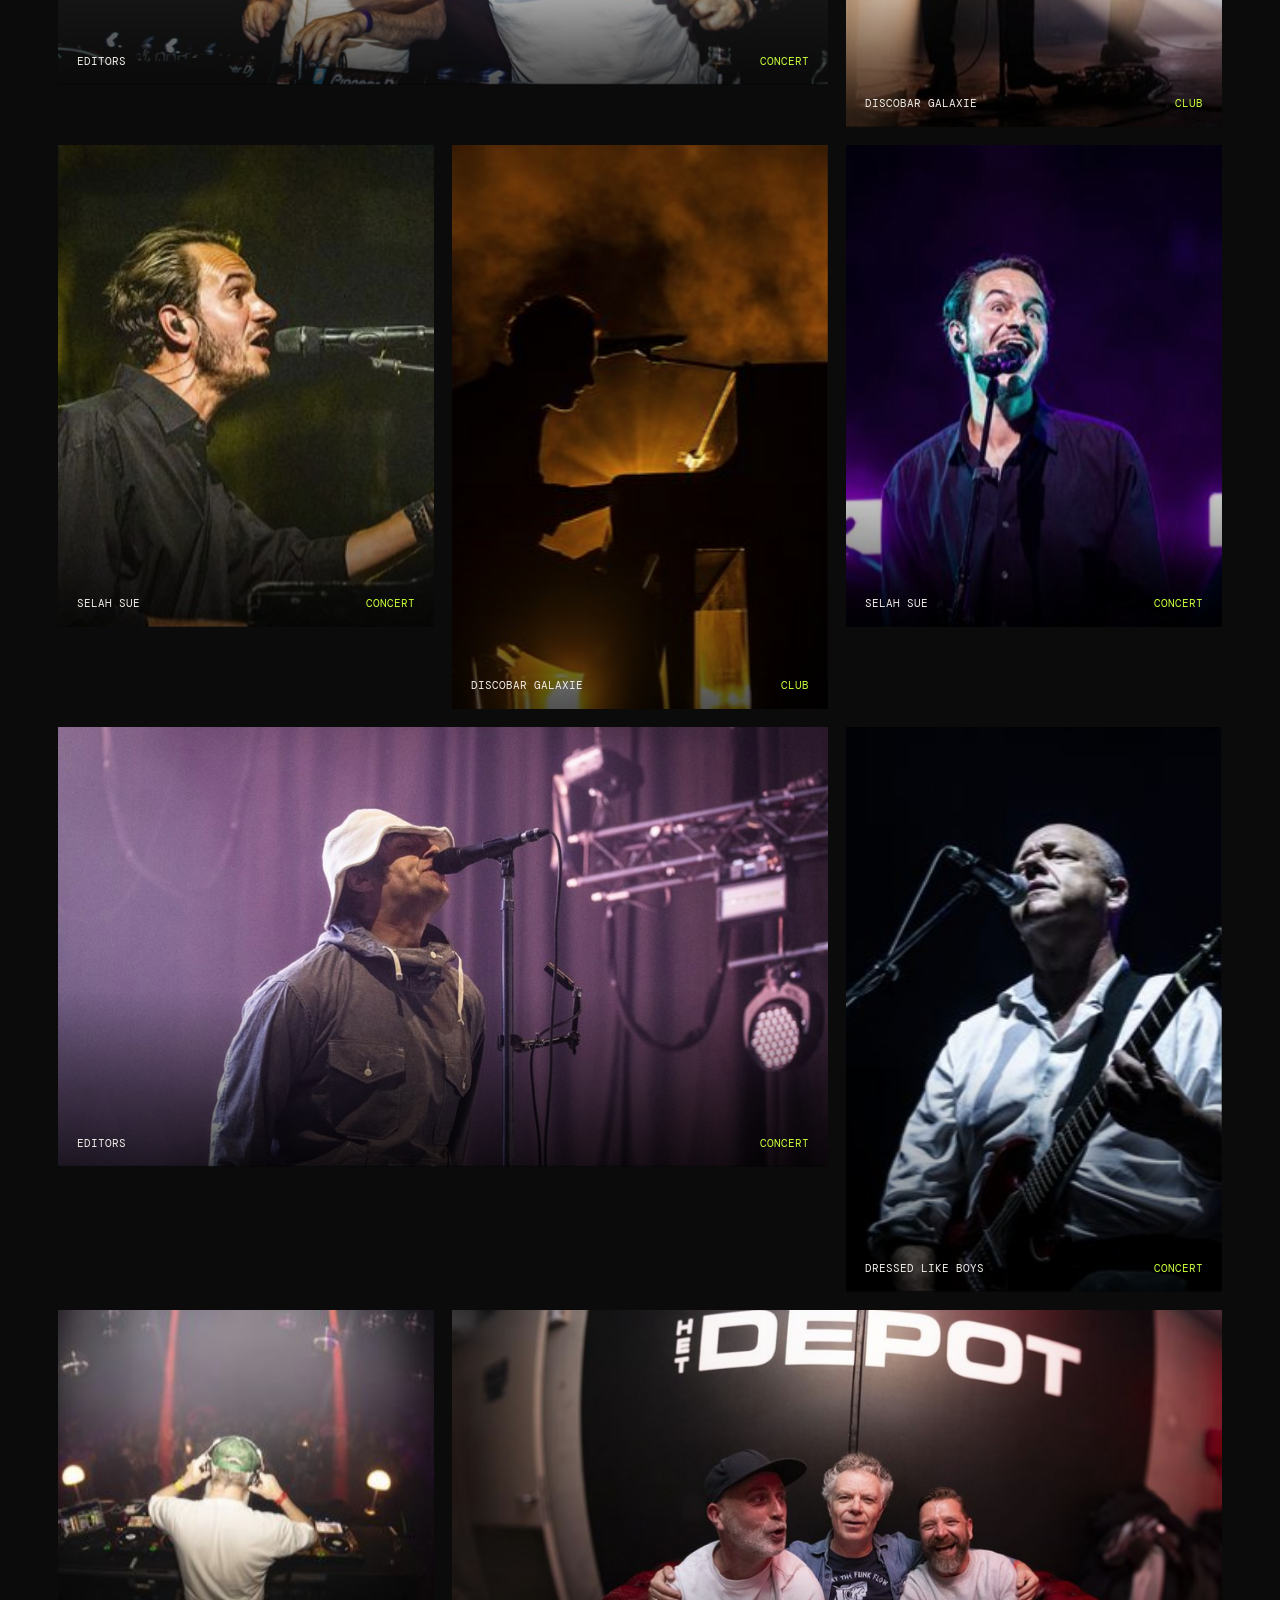
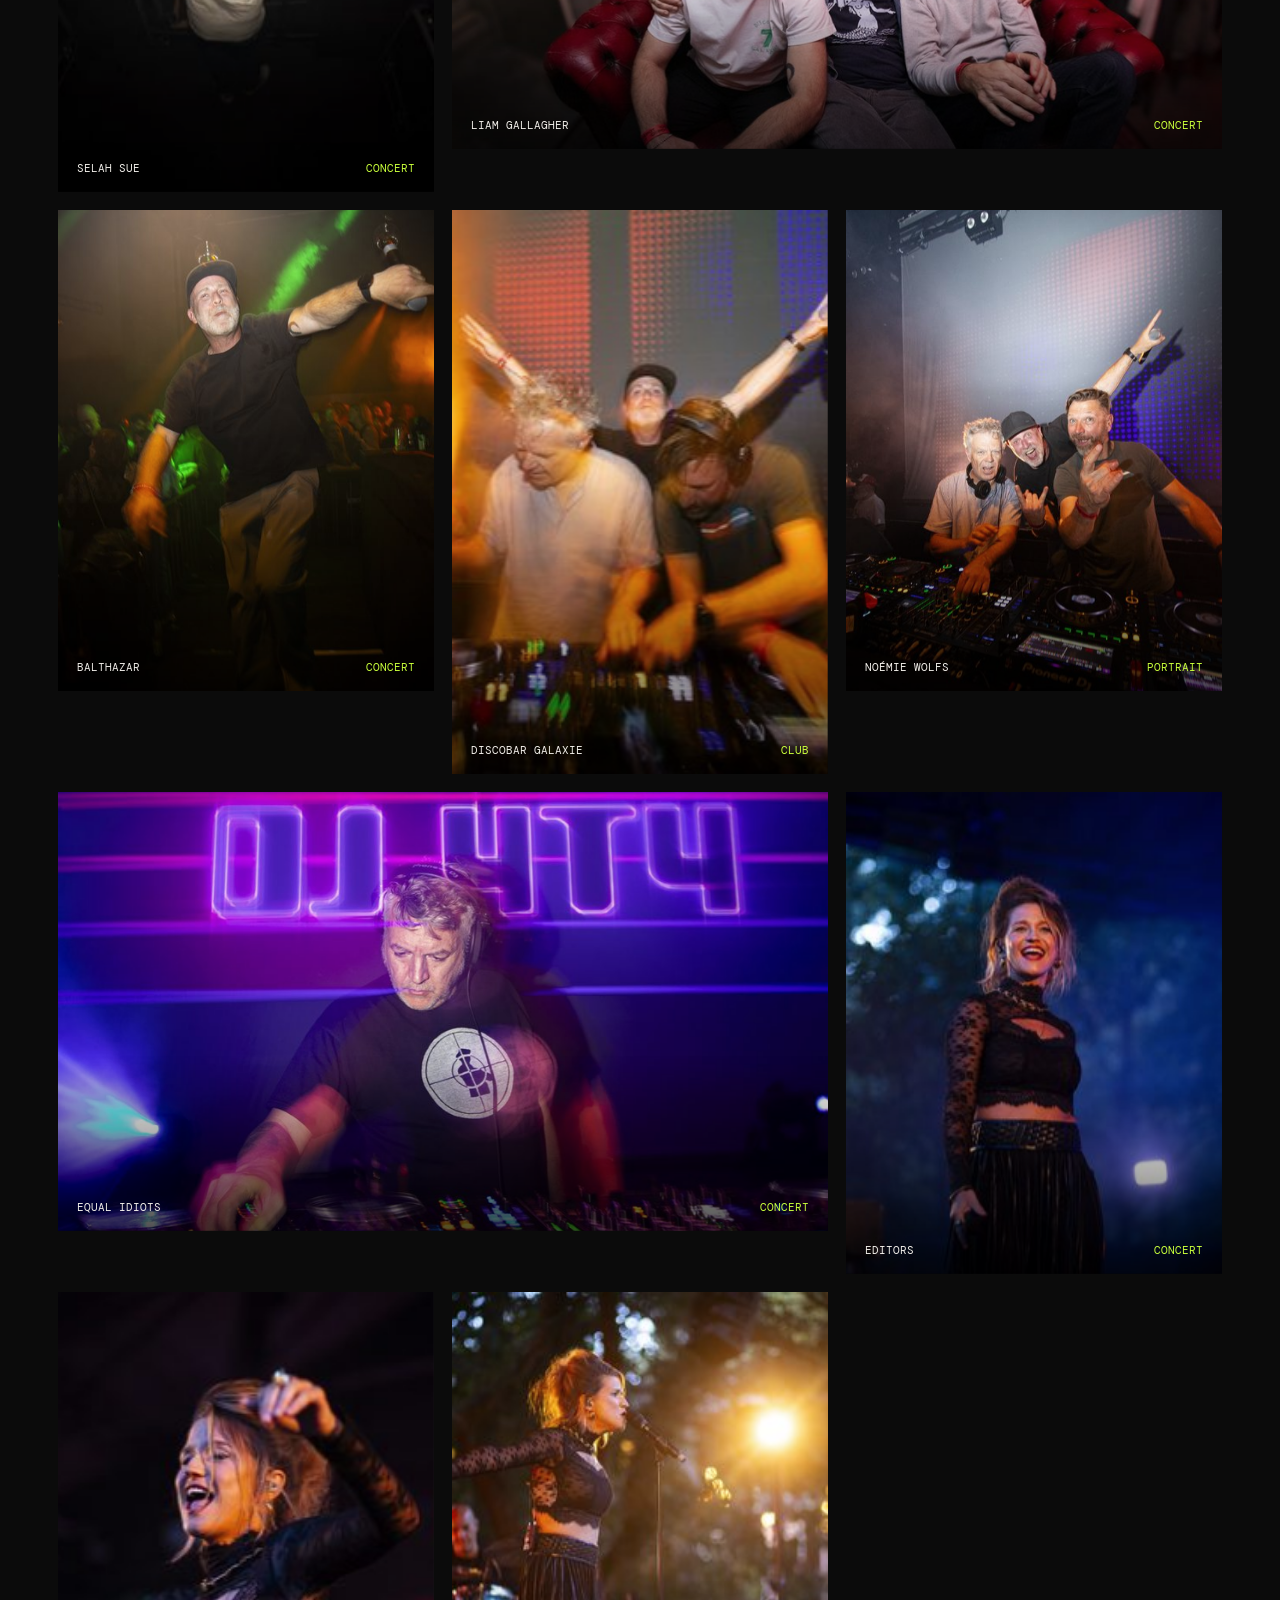
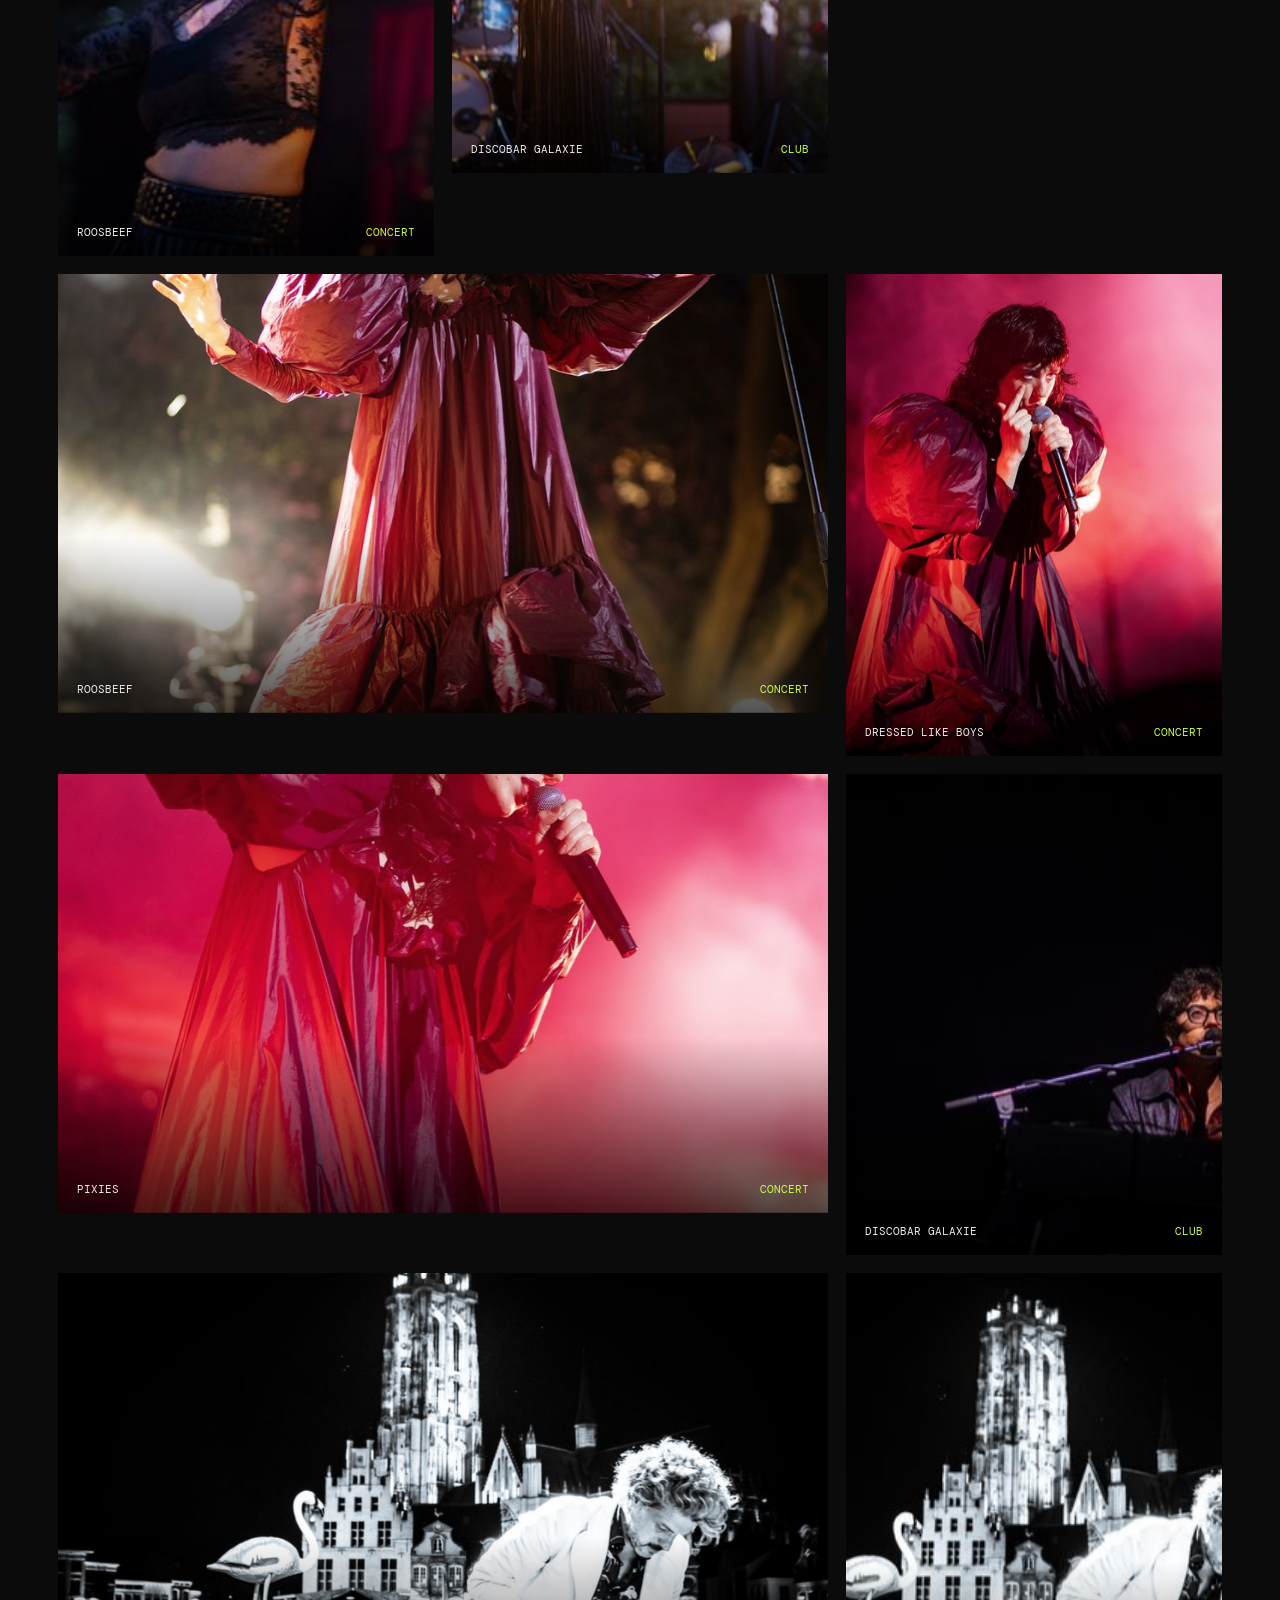
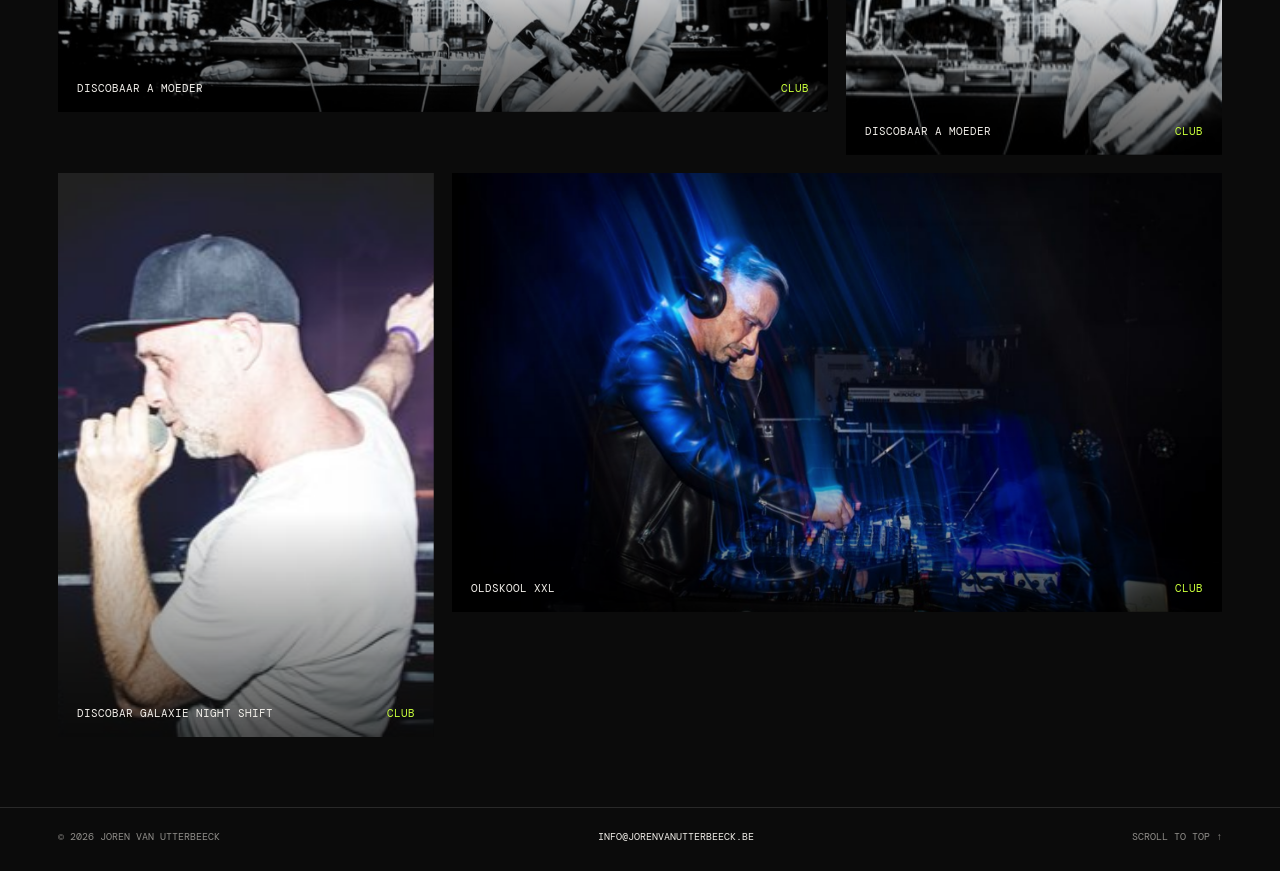
==== commit a052233d: "Change photographer location in index.html Updated photographer location from 'Mechelen' to 'Lier/Me" ====
--- a/index.html
+++ b/index.html
@@ -1 +1 @@
-<!doctype html><html lang="nl"><head><meta charset="utf-8"><meta name="viewport" content="width=device-width, initial-scale=1"><meta name="description" content="Joren Van Utterbeeck — concerten, artiesten en live muziekfotografie."><title>Joren Van Utterbeeck — Live imagery</title><link rel="stylesheet" href="styles.css"></head><body class="home"><header class="site-header"><a class="brand" href="index.html">JOREN<br><span>VAN UTTERBEECK</span></a><nav><a class="active" href="index.html">Work</a><a href="about.html">About</a><a href="contact.html">Contact</a></nav><div class="header-actions"><button class="theme-trigger" aria-expanded="false" aria-controls="theme-panel"><span class="theme-dot"></span><span class="theme-trigger-label">Style</span></button><button class="menu-toggle" aria-label="Open menu"><i></i><i></i></button></div></header><div class="theme-panel" id="theme-panel" aria-label="Kies een stijl"><p>Curated styles</p><button data-theme-choice="noir"><span class="swatches"><i></i><i></i></span><b>Noir / Lime</b><small>Sharp &amp; energetic</small></button><button data-theme-choice="violet"><span class="swatches"><i></i><i></i></span><b>Electric Violet</b><small>Late-night club</small></button><button data-theme-choice="paper"><span class="swatches"><i></i><i></i></span><b>Warm Print</b><small>Editorial &amp; tactile</small></button><button data-theme-choice="ice"><span class="swatches"><i></i><i></i></span><b>Ice / Cobalt</b><small>Clean &amp; cinematic</small></button><button data-theme-choice="signal"><span class="swatches"><i></i><i></i></span><b>Signal Orange</b><small>Raw &amp; contemporary</small></button><button data-theme-choice="afterimage"><span class="swatches"><i></i><i></i></span><b>Afterimage</b><small>Poetic &amp; cinematic</small></button><button data-theme-choice="acid"><span class="swatches"><i></i><i></i></span><b>Acid Terminal</b><small>Digital &amp; graphic</small></button><button data-theme-choice="soft"><span class="swatches"><i></i><i></i></span><b>Soft Focus</b><small>Warm &amp; human</small></button><button data-theme-choice="ultraviolet"><span class="swatches"><i></i><i></i></span><b>Ultraviolet</b><small>Literary &amp; nocturnal</small></button></div><main><section class="intro"><p class="eyebrow">Photographer · Mechelen, Belgium</p><h1>Live music<br><em>in the wild.</em></h1><div class="intro-bottom"><p>Rauw, gestileerd en dicht op de actie.<br>Beelden die blijven bewegen.</p><a class="scroll-cue" href="#work">Scroll to explore <span>↓</span></a></div></section><section id="work" class="work-section"><div class="section-head"><div><p class="eyebrow">Selected work / 2020—2026</p><h2>Moments in sound.</h2></div><div class="filters" role="group" aria-label="Filter werk"><button class="filter active" data-filter="all">All</button><button class="filter" data-filter="concert">Concerts</button><button class="filter" data-filter="portrait">Portraits</button><button class="filter" data-filter="club">Club</button></div></div><div class="gallery" id="gallery"></div></section></main><footer class="site-footer"><span>© 2026 Joren Van Utterbeeck</span><a href="mailto:info@jorenvanutterbeeck.be">info@jorenvanutterbeeck.be</a><span>Scroll to top ↑</span></footer><div class="lightbox" aria-hidden="true"><button class="close" aria-label="Sluiten">×</button><button class="prev" aria-label="Vorige">←</button><figure><img src="" alt=""><figcaption></figcaption></figure><button class="next" aria-label="Volgende">→</button></div><div class="cursor-label hidden">OPEN ↗</div><script src="script.js"></script></body></html>
+<!doctype html><html lang="nl"><head><meta charset="utf-8"><meta name="viewport" content="width=device-width, initial-scale=1"><meta name="description" content="Joren Van Utterbeeck — concerten, artiesten en live muziekfotografie."><title>Joren Van Utterbeeck — Live imagery</title><link rel="stylesheet" href="styles.css"></head><body class="home"><header class="site-header"><a class="brand" href="index.html">JOREN<br><span>VAN UTTERBEECK</span></a><nav><a class="active" href="index.html">Work</a><a href="about.html">About</a><a href="contact.html">Contact</a></nav><div class="header-actions"><button class="theme-trigger" aria-expanded="false" aria-controls="theme-panel"><span class="theme-dot"></span><span class="theme-trigger-label">Style</span></button><button class="menu-toggle" aria-label="Open menu"><i></i><i></i></button></div></header><div class="theme-panel" id="theme-panel" aria-label="Kies een stijl"><p>Curated styles</p><button data-theme-choice="noir"><span class="swatches"><i></i><i></i></span><b>Noir / Lime</b><small>Sharp &amp; energetic</small></button><button data-theme-choice="violet"><span class="swatches"><i></i><i></i></span><b>Electric Violet</b><small>Late-night club</small></button><button data-theme-choice="paper"><span class="swatches"><i></i><i></i></span><b>Warm Print</b><small>Editorial &amp; tactile</small></button><button data-theme-choice="ice"><span class="swatches"><i></i><i></i></span><b>Ice / Cobalt</b><small>Clean &amp; cinematic</small></button><button data-theme-choice="signal"><span class="swatches"><i></i><i></i></span><b>Signal Orange</b><small>Raw &amp; contemporary</small></button><button data-theme-choice="afterimage"><span class="swatches"><i></i><i></i></span><b>Afterimage</b><small>Poetic &amp; cinematic</small></button><button data-theme-choice="acid"><span class="swatches"><i></i><i></i></span><b>Acid Terminal</b><small>Digital &amp; graphic</small></button><button data-theme-choice="soft"><span class="swatches"><i></i><i></i></span><b>Soft Focus</b><small>Warm &amp; human</small></button><button data-theme-choice="ultraviolet"><span class="swatches"><i></i><i></i></span><b>Ultraviolet</b><small>Literary &amp; nocturnal</small></button></div><main><section class="intro"><p class="eyebrow">Photographer · Lier/Mechelen, Belgium</p><h1>Live music<br><em>in the wild.</em></h1><div class="intro-bottom"><p>Rauw, gestileerd en dicht op de actie.<br>Beelden die blijven bewegen.</p><a class="scroll-cue" href="#work">Scroll to explore <span>↓</span></a></div></section><section id="work" class="work-section"><div class="section-head"><div><p class="eyebrow">Selected work / 2020—2026</p><h2>Moments in sound.</h2></div><div class="filters" role="group" aria-label="Filter werk"><button class="filter active" data-filter="all">All</button><button class="filter" data-filter="concert">Concerts</button><button class="filter" data-filter="portrait">Portraits</button><button class="filter" data-filter="club">Club</button></div></div><div class="gallery" id="gallery"></div></section></main><footer class="site-footer"><span>© 2026 Joren Van Utterbeeck</span><a href="mailto:info@jorenvanutterbeeck.be">info@jorenvanutterbeeck.be</a><span>Scroll to top ↑</span></footer><div class="lightbox" aria-hidden="true"><button class="close" aria-label="Sluiten">×</button><button class="prev" aria-label="Vorige">←</button><figure><img src="" alt=""><figcaption></figcaption></figure><button class="next" aria-label="Volgende">→</button></div><div class="cursor-label hidden">OPEN ↗</div><script src="script.js"></script></body></html>
